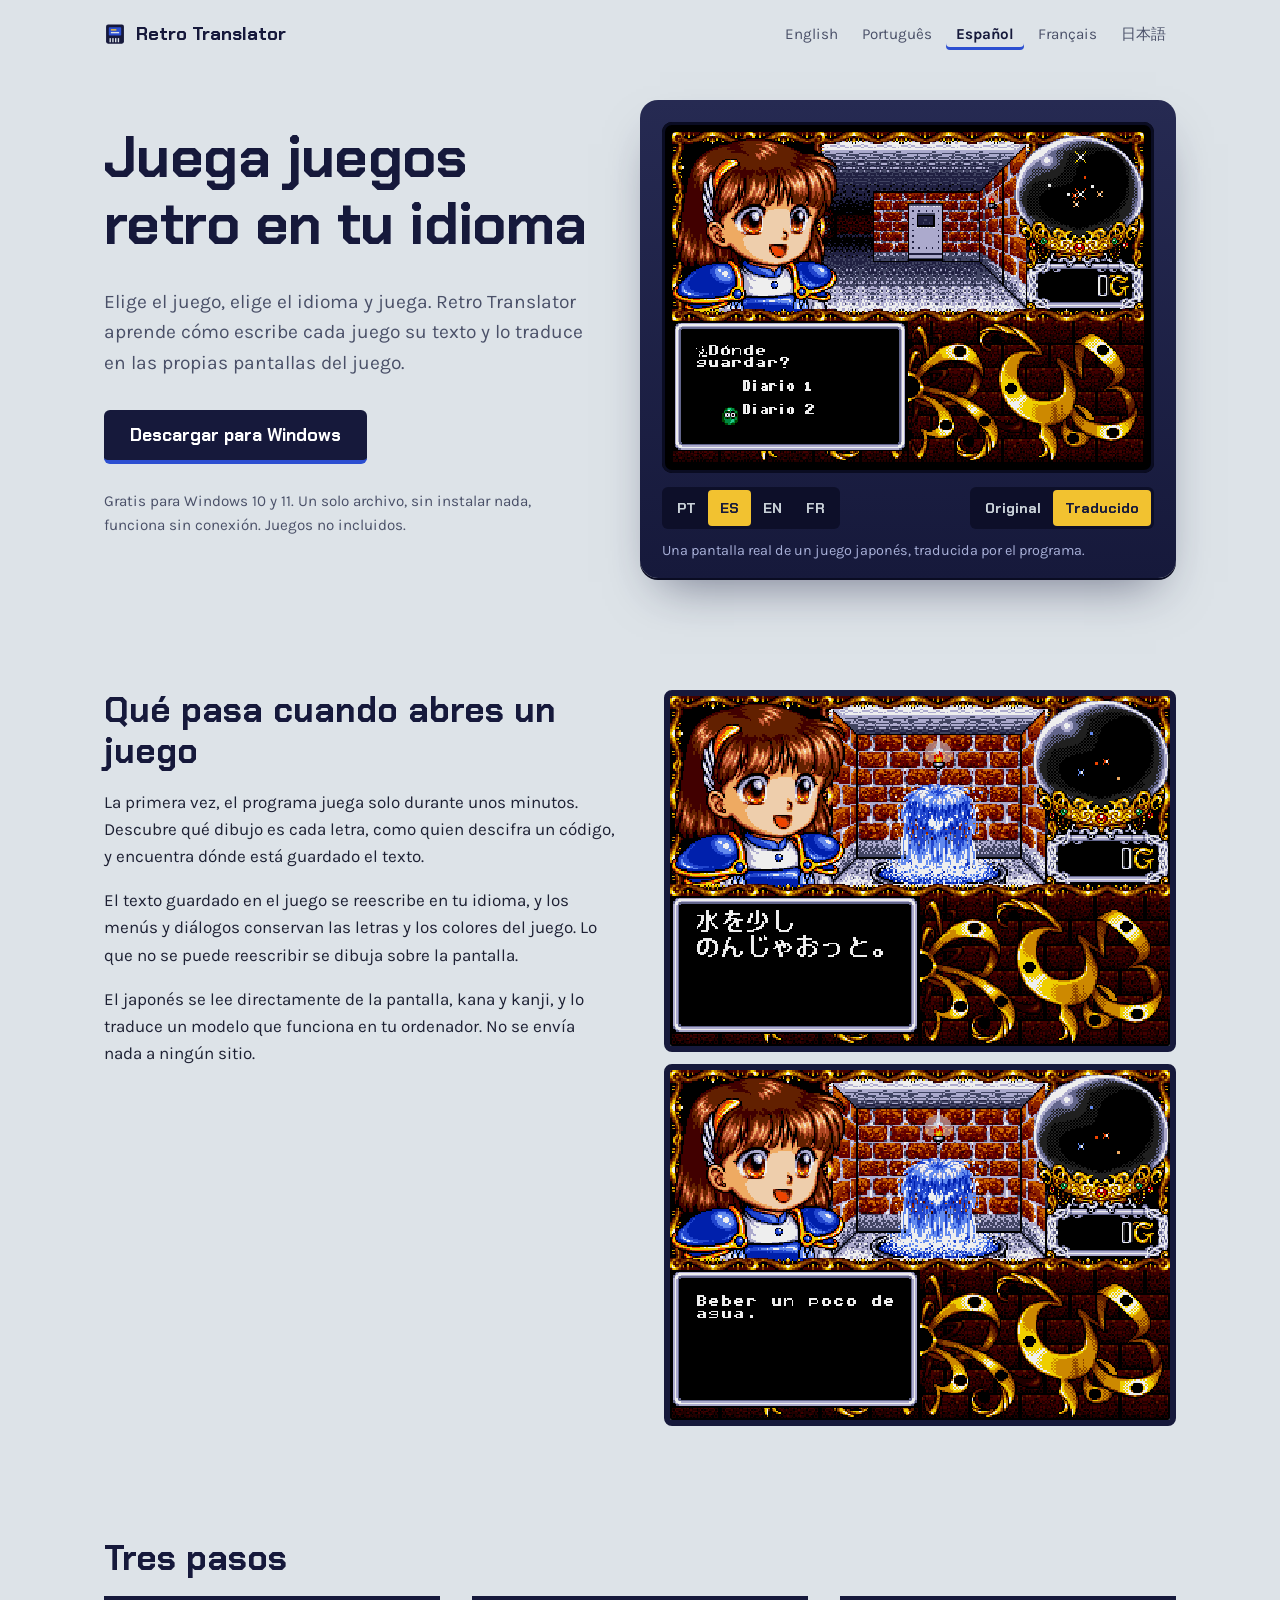
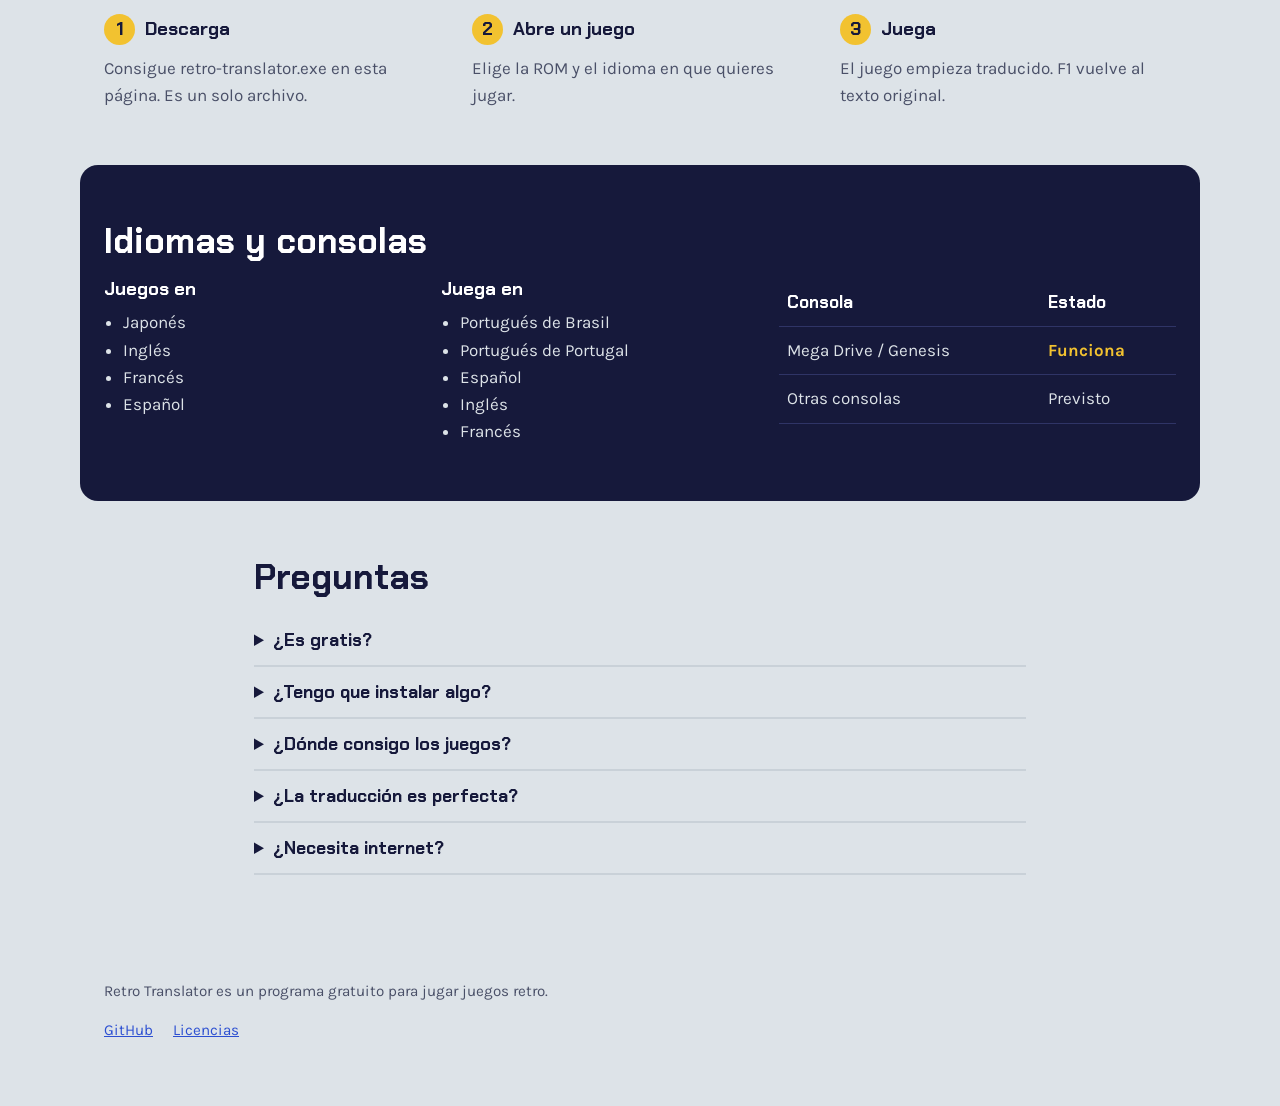
==== es/index.html @ 6ce11523 "Rebuild the website: one page per language, real screenshots, structured data" ====
<!doctype html>
<html lang="es">
<head>
<meta charset="utf-8">
<meta name="viewport" content="width=device-width, initial-scale=1">
<title>Retro Translator: juega juegos retro traducidos al español</title>
<meta name="description" content="Programa gratuito para Windows que traduce juegos de Mega Drive mientras juegas. Juegos en japonés, inglés y francés al español, inglés, portugués o francés. Sin conexión y portátil.">
<link rel="canonical" href="https://leofeitosa.github.io/retro-translator/es/">
<link rel="alternate" hreflang="en" href="https://leofeitosa.github.io/retro-translator/">
<link rel="alternate" hreflang="pt" href="https://leofeitosa.github.io/retro-translator/pt/">
<link rel="alternate" hreflang="es" href="https://leofeitosa.github.io/retro-translator/es/">
<link rel="alternate" hreflang="fr" href="https://leofeitosa.github.io/retro-translator/fr/">
<link rel="alternate" hreflang="ja" href="https://leofeitosa.github.io/retro-translator/ja/">
<link rel="alternate" hreflang="x-default" href="https://leofeitosa.github.io/retro-translator/">
<meta property="og:type" content="website">
<meta property="og:site_name" content="Retro Translator">
<meta property="og:locale" content="es_ES">
<meta property="og:title" content="Retro Translator: juega juegos retro traducidos al español">
<meta property="og:description" content="Programa gratuito para Windows que traduce juegos de Mega Drive mientras juegas. Juegos en japonés, inglés y francés al español, inglés, portugués o francés. Sin conexión y portátil.">
<meta property="og:url" content="https://leofeitosa.github.io/retro-translator/es/">
<meta property="og:image" content="https://leofeitosa.github.io/retro-translator/assets/share.png">
<meta property="og:image:width" content="1200"><meta property="og:image:height" content="840">
<meta name="twitter:card" content="summary_large_image">
<meta name="theme-color" content="#16193b">
<link rel="icon" href="../assets/icon.svg" type="image/svg+xml">
<link rel="preconnect" href="https://fonts.googleapis.com"><link rel="preconnect" href="https://fonts.gstatic.com" crossorigin>
<link href="https://fonts.googleapis.com/css2?family=Chakra+Petch:wght@500;700&family=Karla:wght@400;500;700&display=swap" rel="stylesheet">
<link rel="stylesheet" href="../assets/site.css">
<link rel="preload" as="image" href="../assets/save-es.png">
<script type="application/ld+json">[{"@context": "https://schema.org", "@type": "SoftwareApplication", "name": "Retro Translator", "operatingSystem": "Windows 10, Windows 11", "applicationCategory": "GameApplication", "description": "Programa gratuito para Windows que traduce juegos de Mega Drive mientras juegas. Juegos en japonés, inglés y francés al español, inglés, portugués o francés. Sin conexión y portátil.", "inLanguage": "es", "url": "https://leofeitosa.github.io/retro-translator/es/", "downloadUrl": "https://github.com/LeoFeitosa/retro-translator/releases/latest/download/retro-translator.exe", "image": "https://leofeitosa.github.io/retro-translator/assets/share.png", "offers": {"@type": "Offer", "price": "0", "priceCurrency": "USD"}}, {"@context": "https://schema.org", "@type": "FAQPage", "inLanguage": "es", "mainEntity": [{"@type": "Question", "name": "¿Es gratis?", "acceptedAnswer": {"@type": "Answer", "text": "Sí. No se puede vender: el emulador que usa no permite el uso comercial."}}, {"@type": "Question", "name": "¿Tengo que instalar algo?", "acceptedAnswer": {"@type": "Answer", "text": "No. Descarga un archivo y ábrelo. Una versión nueva limpia sola lo que dejó la anterior."}}, {"@type": "Question", "name": "¿Dónde consigo los juegos?", "acceptedAnswer": {"@type": "Answer", "text": "Los juegos no vienen incluidos. Usa copias de juegos que tengas."}}, {"@type": "Question", "name": "¿La traducción es perfecta?", "acceptedAnswer": {"@type": "Answer", "text": "La mayor parte se lee bien; una parte sale literal o mal, y el texto dibujado como imagen, como los logotipos, se queda como está."}}, {"@type": "Question", "name": "¿Necesita internet?", "acceptedAnswer": {"@type": "Answer", "text": "No. Todo funciona en tu ordenador, en el procesador."}}]}]</script>

</head>
<body>
<header class="top">
<a class="mark" href="../"><img src="../assets/icon.svg" alt="" width="22" height="22">Retro Translator</a>
<nav class="langs" aria-label="Language"><a href="../" hreflang="en" lang="en">English</a><a href="../pt/" hreflang="pt" lang="pt">Português</a><a href="../es/" hreflang="es" lang="es" aria-current="page">Español</a><a href="../fr/" hreflang="fr" lang="fr">Français</a><a href="../ja/" hreflang="ja" lang="ja">日本語</a></nav>
</header>
<main>
<section class="hero">
<div class="pitch">
<h1>Juega juegos retro en tu idioma</h1>
<p class="lead">Elige el juego, elige el idioma y juega. Retro Translator aprende cómo escribe cada juego su texto y lo traduce en las propias pantallas del juego.</p>
<a class="get" href="https://github.com/LeoFeitosa/retro-translator/releases/latest/download/retro-translator.exe">Descargar para Windows</a>
<p class="facts">Gratis para Windows 10 y 11. Un solo archivo, sin instalar nada, funciona sin conexión. Juegos no incluidos.</p>
</div>
<figure class="tv" data-root="../">
<div class="screen"><img id="shot" src="../assets/save-es.png" width="320" height="224" alt="Juego japonés de Mega Drive preguntando dónde guardar, traducido al Español"></div>
<div class="panel">
<div class="group" role="group" aria-label="Traducción"><button type="button" data-shot="pt" aria-pressed="false">PT</button><button type="button" data-shot="es" aria-pressed="true">ES</button><button type="button" data-shot="en" aria-pressed="false">EN</button><button type="button" data-shot="fr" aria-pressed="false">FR</button></div>
<div class="group" role="group"><button type="button" data-view="orig" aria-pressed="false">Original</button><button type="button" data-view="trans" aria-pressed="true">Traducido</button></div>
</div>
<figcaption>Una pantalla real de un juego japonés, traducida por el programa.</figcaption>
</figure>
</section>
<section class="how">
<div class="text"><h2>Qué pasa cuando abres un juego</h2><p>La primera vez, el programa juega solo durante unos minutos. Descubre qué dibujo es cada letra, como quien descifra un código, y encuentra dónde está guardado el texto.</p><p>El texto guardado en el juego se reescribe en tu idioma, y los menús y diálogos conservan las letras y los colores del juego. Lo que no se puede reescribir se dibuja sobre la pantalla.</p><p>El japonés se lee directamente de la pantalla, kana y kanji, y lo traduce un modelo que funciona en tu ordenador. No se envía nada a ningún sitio.</p></div>
<div class="pair">
<img src="../assets/talk-ja.png" width="320" height="224" loading="lazy" alt="Original">
<img src="../assets/talk-es.png" width="320" height="224" loading="lazy" alt="Diálogo de un juego japonés de Mega Drive traducido al Español">
</div>
</section>
<section class="steps"><h2>Tres pasos</h2><ol><li><h3>Descarga</h3><p>Consigue retro-translator.exe en esta página. Es un solo archivo.</p></li><li><h3>Abre un juego</h3><p>Elige la ROM y el idioma en que quieres jugar.</p></li><li><h3>Juega</h3><p>El juego empieza traducido. F1 vuelve al texto original.</p></li></ol></section>
<section class="support">
<h2>Idiomas y consolas</h2>
<div class="cols">
<div><h3>Juegos en</h3><ul><li>Japonés</li><li>Inglés</li><li>Francés</li><li>Español</li></ul></div>
<div><h3>Juega en</h3><ul><li>Portugués de Brasil</li><li>Portugués de Portugal</li><li>Español</li><li>Inglés</li><li>Francés</li></ul></div>
<table><thead><tr><th>Consola</th><th>Estado</th></tr></thead>
<tbody><tr><td>Mega Drive / Genesis</td><td class="on">Funciona</td></tr><tr><td>Otras consolas</td><td>Previsto</td></tr></tbody></table>
</div>
</section>
<section class="faq"><h2>Preguntas</h2><details><summary>¿Es gratis?</summary><p>Sí. No se puede vender: el emulador que usa no permite el uso comercial.</p></details><details><summary>¿Tengo que instalar algo?</summary><p>No. Descarga un archivo y ábrelo. Una versión nueva limpia sola lo que dejó la anterior.</p></details><details><summary>¿Dónde consigo los juegos?</summary><p>Los juegos no vienen incluidos. Usa copias de juegos que tengas.</p></details><details><summary>¿La traducción es perfecta?</summary><p>La mayor parte se lee bien; una parte sale literal o mal, y el texto dibujado como imagen, como los logotipos, se queda como está.</p></details><details><summary>¿Necesita internet?</summary><p>No. Todo funciona en tu ordenador, en el procesador.</p></details></section>
</main>
<footer><p>Retro Translator es un programa gratuito para jugar juegos retro.</p><p><a href="https://github.com/LeoFeitosa/retro-translator">GitHub</a> <a href="https://github.com/LeoFeitosa/retro-translator/blob/main/THIRD_PARTY.md">Licencias</a></p></footer>
<script src="../assets/site.js" defer></script>
</body>
</html>
---- assets/site.css ----
:root{--silver:#dde3e8;--silver2:#c9d1d8;--indigo:#16193b;--blue:#2c4fd1;--yellow:#f2c230;--ink:#1d2033;--soft:#4a5068}
*{box-sizing:border-box}
html{-webkit-text-size-adjust:100%}
body{margin:0;background:var(--silver);color:var(--ink);font:17px/1.6 Karla,system-ui,sans-serif}
img{max-width:100%;height:auto}
a{color:var(--blue)}
:focus-visible{outline:3px solid var(--yellow);outline-offset:2px}
h1,h2,h3{font-family:"Chakra Petch",system-ui,sans-serif;line-height:1.15;margin:0 0 .5em;color:var(--indigo)}
h1{font-size:clamp(2.2rem,5.5vw,3.6rem);letter-spacing:-.01em}
h2{font-size:clamp(1.6rem,3.4vw,2.2rem)}
h3{font-size:1.15rem}
.top{display:flex;flex-wrap:wrap;gap:12px 24px;align-items:center;justify-content:space-between;max-width:1120px;margin:0 auto;padding:18px 24px}
.mark{display:flex;gap:10px;align-items:center;font:700 1.15rem "Chakra Petch",sans-serif;color:var(--indigo);text-decoration:none}
.langs{display:flex;flex-wrap:wrap;gap:4px}
.langs a{padding:4px 10px;border-radius:4px;color:var(--soft);text-decoration:none;font-size:.95rem}
.langs a:hover{color:var(--indigo);background:var(--silver2)}
.langs a[aria-current]{color:var(--indigo);font-weight:700;box-shadow:inset 0 -3px 0 var(--blue)}
main section{max-width:1120px;margin:0 auto;padding:56px 24px}
.hero{display:grid;grid-template-columns:1fr 1.1fr;gap:48px;align-items:center;padding-top:32px}
.lead{font-size:1.2rem;color:var(--soft);max-width:34em}
.get{display:inline-block;margin:12px 0 10px;padding:14px 26px;background:var(--indigo);color:#fff;text-decoration:none;font:700 1.1rem "Chakra Petch",sans-serif;border-radius:6px;border-bottom:4px solid var(--blue)}
.get:hover{background:var(--blue);border-bottom-color:var(--indigo)}
.facts{font-size:.95rem;color:var(--soft);max-width:30em}
.tv{margin:0;background:linear-gradient(#262a52,var(--indigo));padding:22px 22px 16px;border-radius:18px;box-shadow:0 2px 0 #0a0c22,0 24px 48px -20px rgba(22,25,59,.55)}
.screen{background:#000;border-radius:10px;padding:10px;box-shadow:inset 0 0 0 3px #0a0c22}
.screen img{display:block;width:100%;image-rendering:pixelated;border-radius:4px}
.panel{display:flex;flex-wrap:wrap;gap:10px;justify-content:space-between;margin-top:14px}
.group{display:flex;background:#0d0f29;border-radius:6px;padding:3px}
.group button{font:700 .9rem "Chakra Petch",sans-serif;color:var(--silver2);background:none;border:0;padding:7px 12px;border-radius:4px;cursor:pointer;min-height:36px}
.group button[aria-pressed=true]{background:var(--yellow);color:var(--indigo)}
.tv figcaption{margin-top:10px;color:#a8b0d8;font-size:.9rem}
.how{display:grid;grid-template-columns:1fr 1fr;gap:48px;align-items:start}
.how p{max-width:36em}
.pair{display:grid;gap:12px}
.pair img{display:block;width:100%;image-rendering:pixelated;border:6px solid var(--indigo);border-radius:8px}
.steps ol{list-style:none;padding:0;margin:0;display:grid;grid-template-columns:repeat(3,1fr);gap:32px;counter-reset:s}
.steps li{counter-increment:s;border-top:4px solid var(--indigo);padding-top:14px}
.steps li h3::before{content:counter(s);display:inline-block;width:1.7em;height:1.7em;line-height:1.7em;text-align:center;margin-right:10px;background:var(--yellow);color:var(--indigo);border-radius:50%}
.steps p{margin:0;color:var(--soft)}
.support{background:var(--indigo);color:var(--silver);border-radius:18px}
.support h2,.support h3{color:#fff}
.cols{display:grid;grid-template-columns:1fr 1fr 1.3fr;gap:32px}
.support ul{margin:0;padding-left:1.1em}
.support table{border-collapse:collapse;width:100%;align-self:start}
.support th,.support td{text-align:left;padding:10px 8px;border-bottom:1px solid #2f3466}
.support th{font-family:"Chakra Petch",sans-serif;color:#fff}
.support td.on{color:var(--yellow);font-weight:700}
.faq{max-width:820px!important}
.faq details{border-bottom:2px solid var(--silver2);padding:14px 0}
.faq summary{cursor:pointer;font:700 1.1rem "Chakra Petch",sans-serif;color:var(--indigo)}
.faq details p{margin:.6em 0 0;color:var(--soft)}
footer{max-width:1120px;margin:0 auto;padding:32px 24px 48px;color:var(--soft);font-size:.95rem}
footer a{margin-right:16px}
@media (max-width:860px){
.hero,.how,.cols{grid-template-columns:1fr}
.steps ol{grid-template-columns:1fr}
.hero{gap:32px}
main section{padding:40px 16px}
.top{padding:14px 16px}
.support{border-radius:0}
}
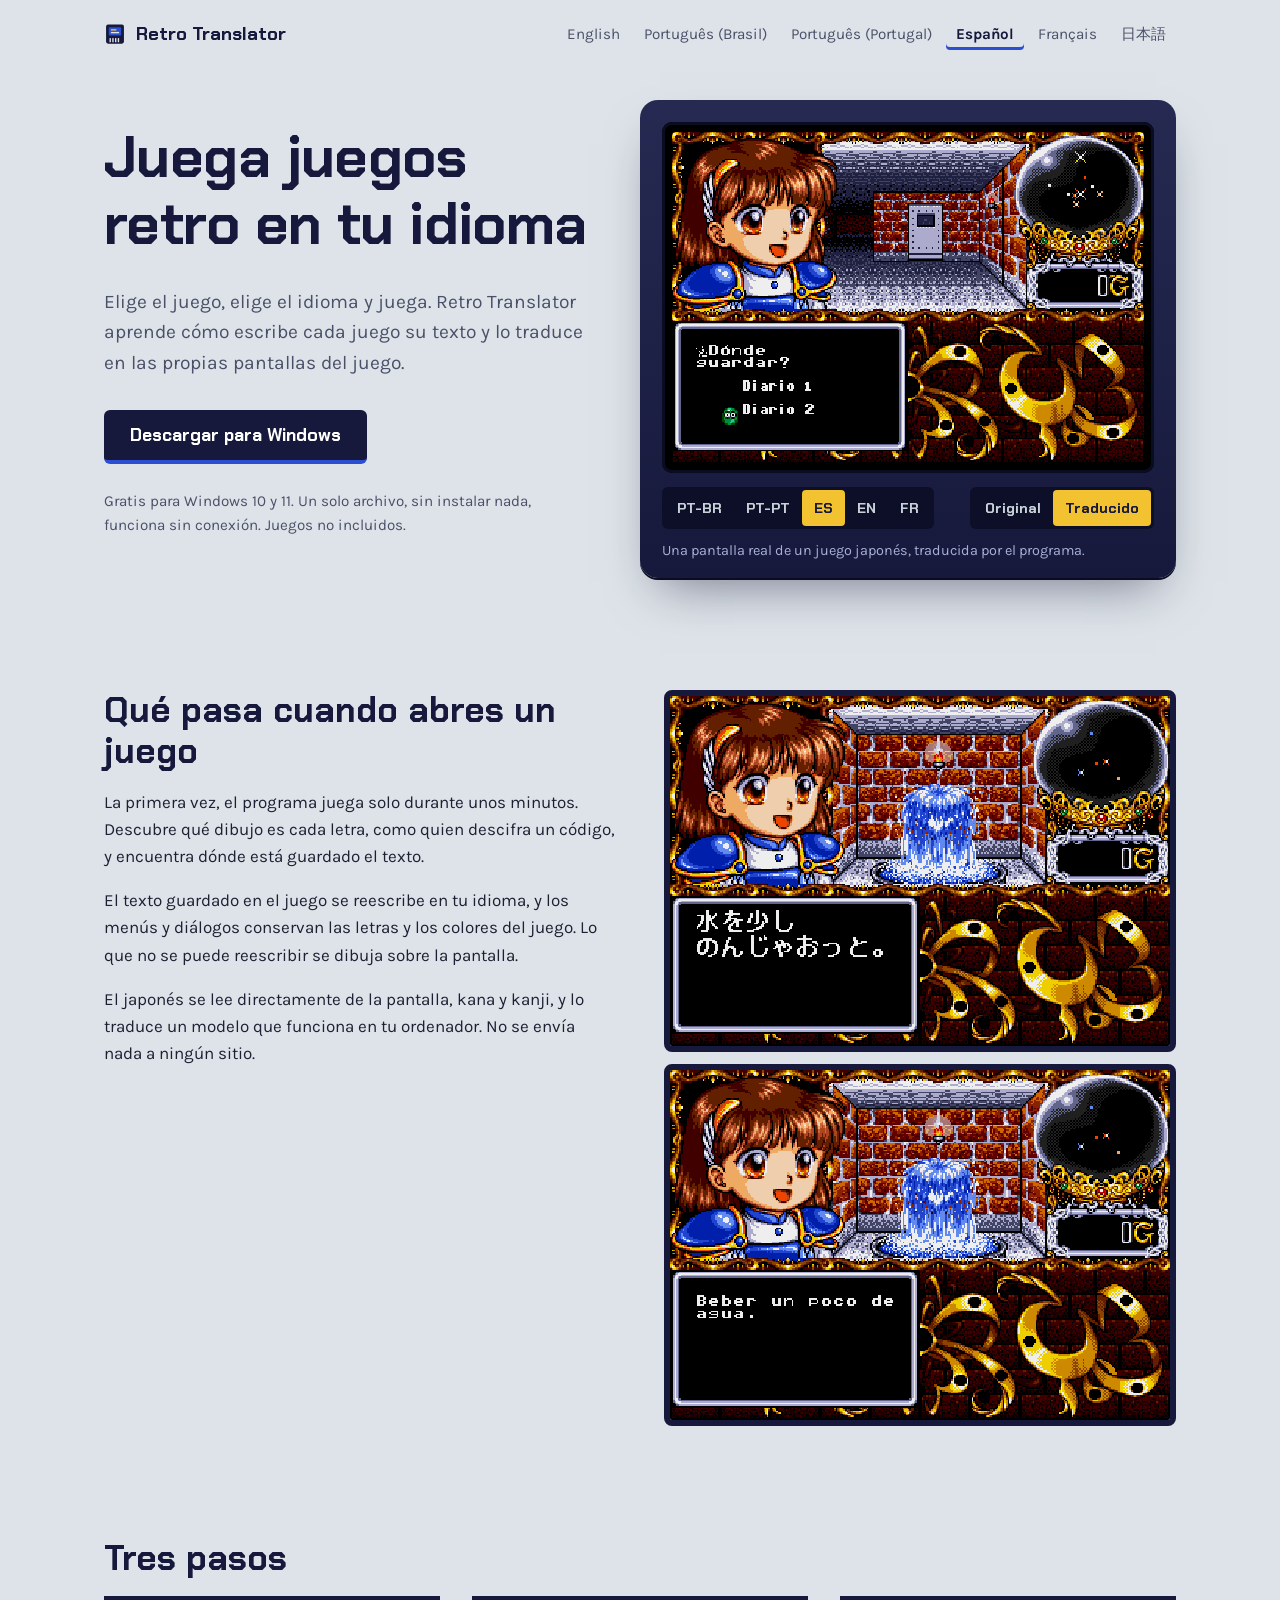
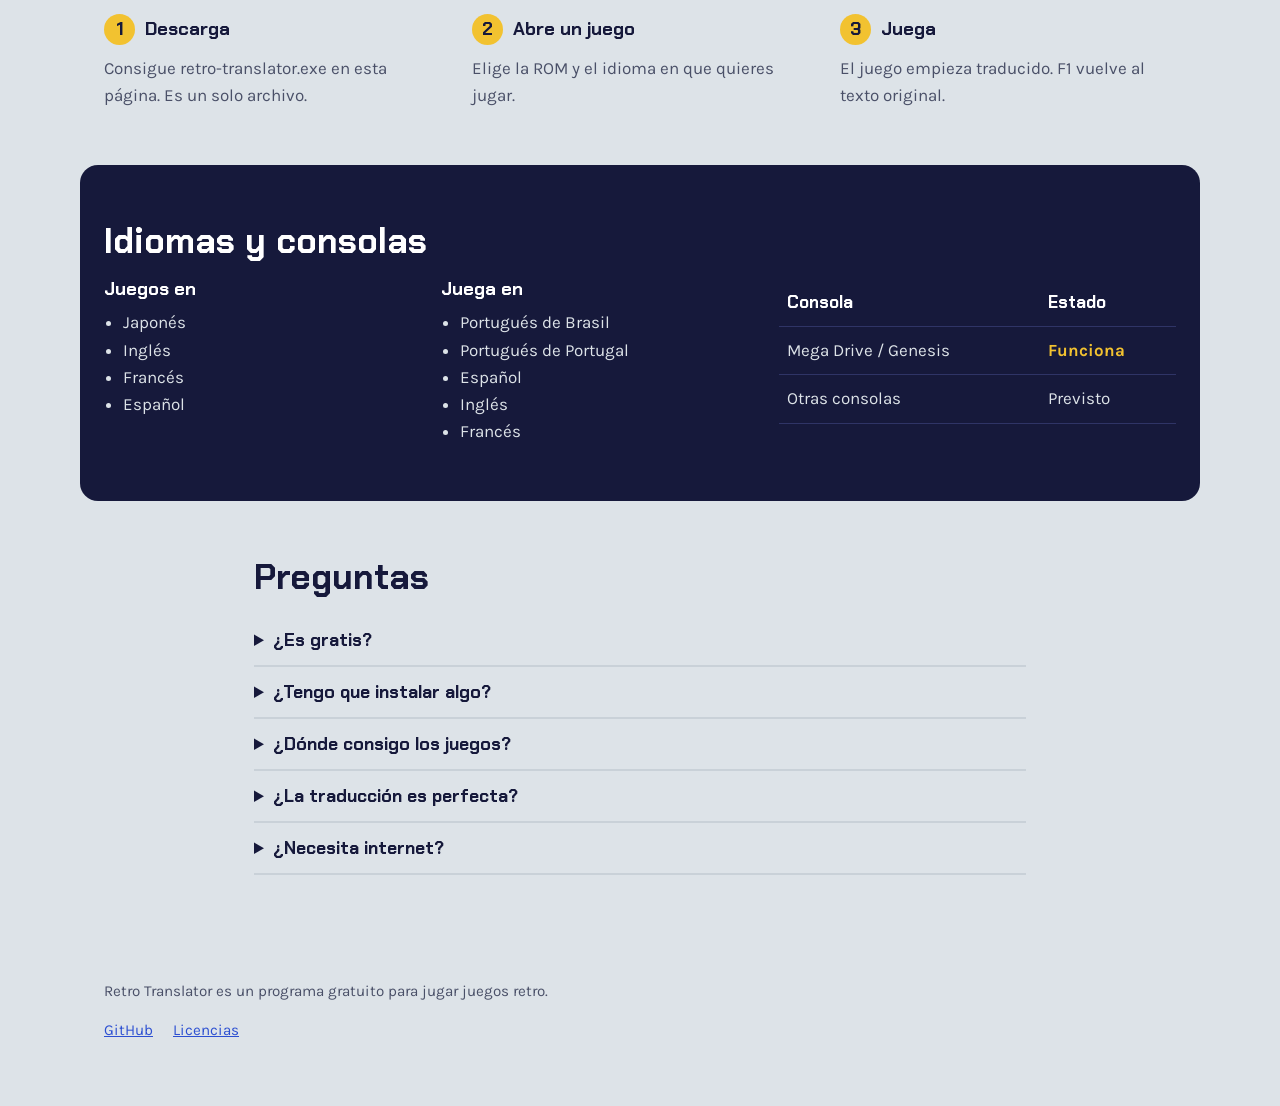
==== commit 145f39ea: "Add a European Portuguese page; tag the Brazilian one as pt-BR" ====
--- a/es/index.html
+++ b/es/index.html
@@ -7,7 +7,8 @@
 <meta name="description" content="Programa gratuito para Windows que traduce juegos de Mega Drive mientras juegas. Juegos en japonés, inglés y francés al español, inglés, portugués o francés. Sin conexión y portátil.">
 <link rel="canonical" href="https://leofeitosa.github.io/retro-translator/es/">
 <link rel="alternate" hreflang="en" href="https://leofeitosa.github.io/retro-translator/">
-<link rel="alternate" hreflang="pt" href="https://leofeitosa.github.io/retro-translator/pt/">
+<link rel="alternate" hreflang="pt-BR" href="https://leofeitosa.github.io/retro-translator/pt/">
+<link rel="alternate" hreflang="pt-PT" href="https://leofeitosa.github.io/retro-translator/pt-pt/">
 <link rel="alternate" hreflang="es" href="https://leofeitosa.github.io/retro-translator/es/">
 <link rel="alternate" hreflang="fr" href="https://leofeitosa.github.io/retro-translator/fr/">
 <link rel="alternate" hreflang="ja" href="https://leofeitosa.github.io/retro-translator/ja/">
@@ -33,7 +34,7 @@
 <body>
 <header class="top">
 <a class="mark" href="../"><img src="../assets/icon.svg" alt="" width="22" height="22">Retro Translator</a>
-<nav class="langs" aria-label="Language"><a href="../" hreflang="en" lang="en">English</a><a href="../pt/" hreflang="pt" lang="pt">Português</a><a href="../es/" hreflang="es" lang="es" aria-current="page">Español</a><a href="../fr/" hreflang="fr" lang="fr">Français</a><a href="../ja/" hreflang="ja" lang="ja">日本語</a></nav>
+<nav class="langs" aria-label="Language"><a href="../" hreflang="en" lang="en">English</a><a href="../pt/" hreflang="pt-BR" lang="pt-BR">Português (Brasil)</a><a href="../pt-pt/" hreflang="pt-PT" lang="pt-PT">Português (Portugal)</a><a href="../es/" hreflang="es" lang="es" aria-current="page">Español</a><a href="../fr/" hreflang="fr" lang="fr">Français</a><a href="../ja/" hreflang="ja" lang="ja">日本語</a></nav>
 </header>
 <main>
 <section class="hero">
@@ -46,7 +47,7 @@
 <figure class="tv" data-root="../">
 <div class="screen"><img id="shot" src="../assets/save-es.png" width="320" height="224" alt="Juego japonés de Mega Drive preguntando dónde guardar, traducido al Español"></div>
 <div class="panel">
-<div class="group" role="group" aria-label="Traducción"><button type="button" data-shot="pt" aria-pressed="false">PT</button><button type="button" data-shot="es" aria-pressed="true">ES</button><button type="button" data-shot="en" aria-pressed="false">EN</button><button type="button" data-shot="fr" aria-pressed="false">FR</button></div>
+<div class="group" role="group" aria-label="Traducción"><button type="button" data-shot="pt" aria-pressed="false">PT-BR</button><button type="button" data-shot="pt-PT" aria-pressed="false">PT-PT</button><button type="button" data-shot="es" aria-pressed="true">ES</button><button type="button" data-shot="en" aria-pressed="false">EN</button><button type="button" data-shot="fr" aria-pressed="false">FR</button></div>
 <div class="group" role="group"><button type="button" data-view="orig" aria-pressed="false">Original</button><button type="button" data-view="trans" aria-pressed="true">Traducido</button></div>
 </div>
 <figcaption>Una pantalla real de un juego japonés, traducida por el programa.</figcaption>
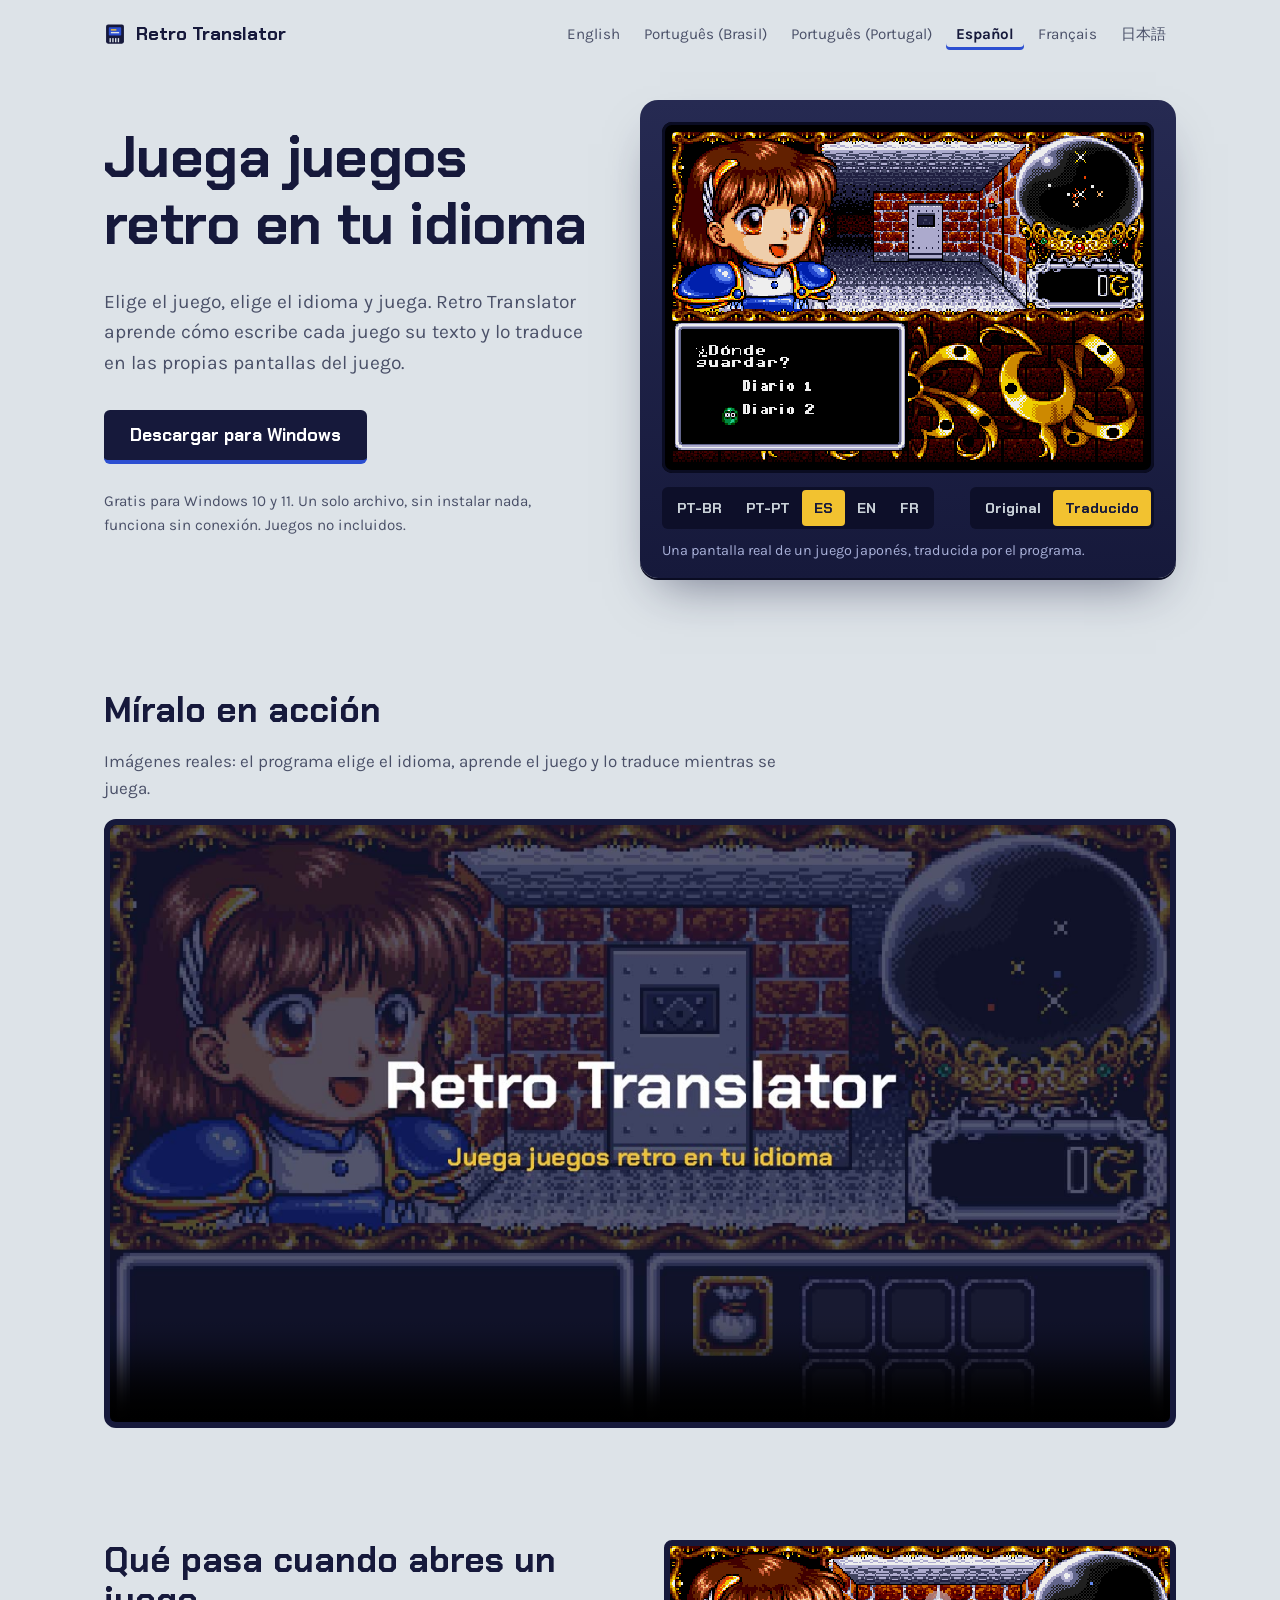
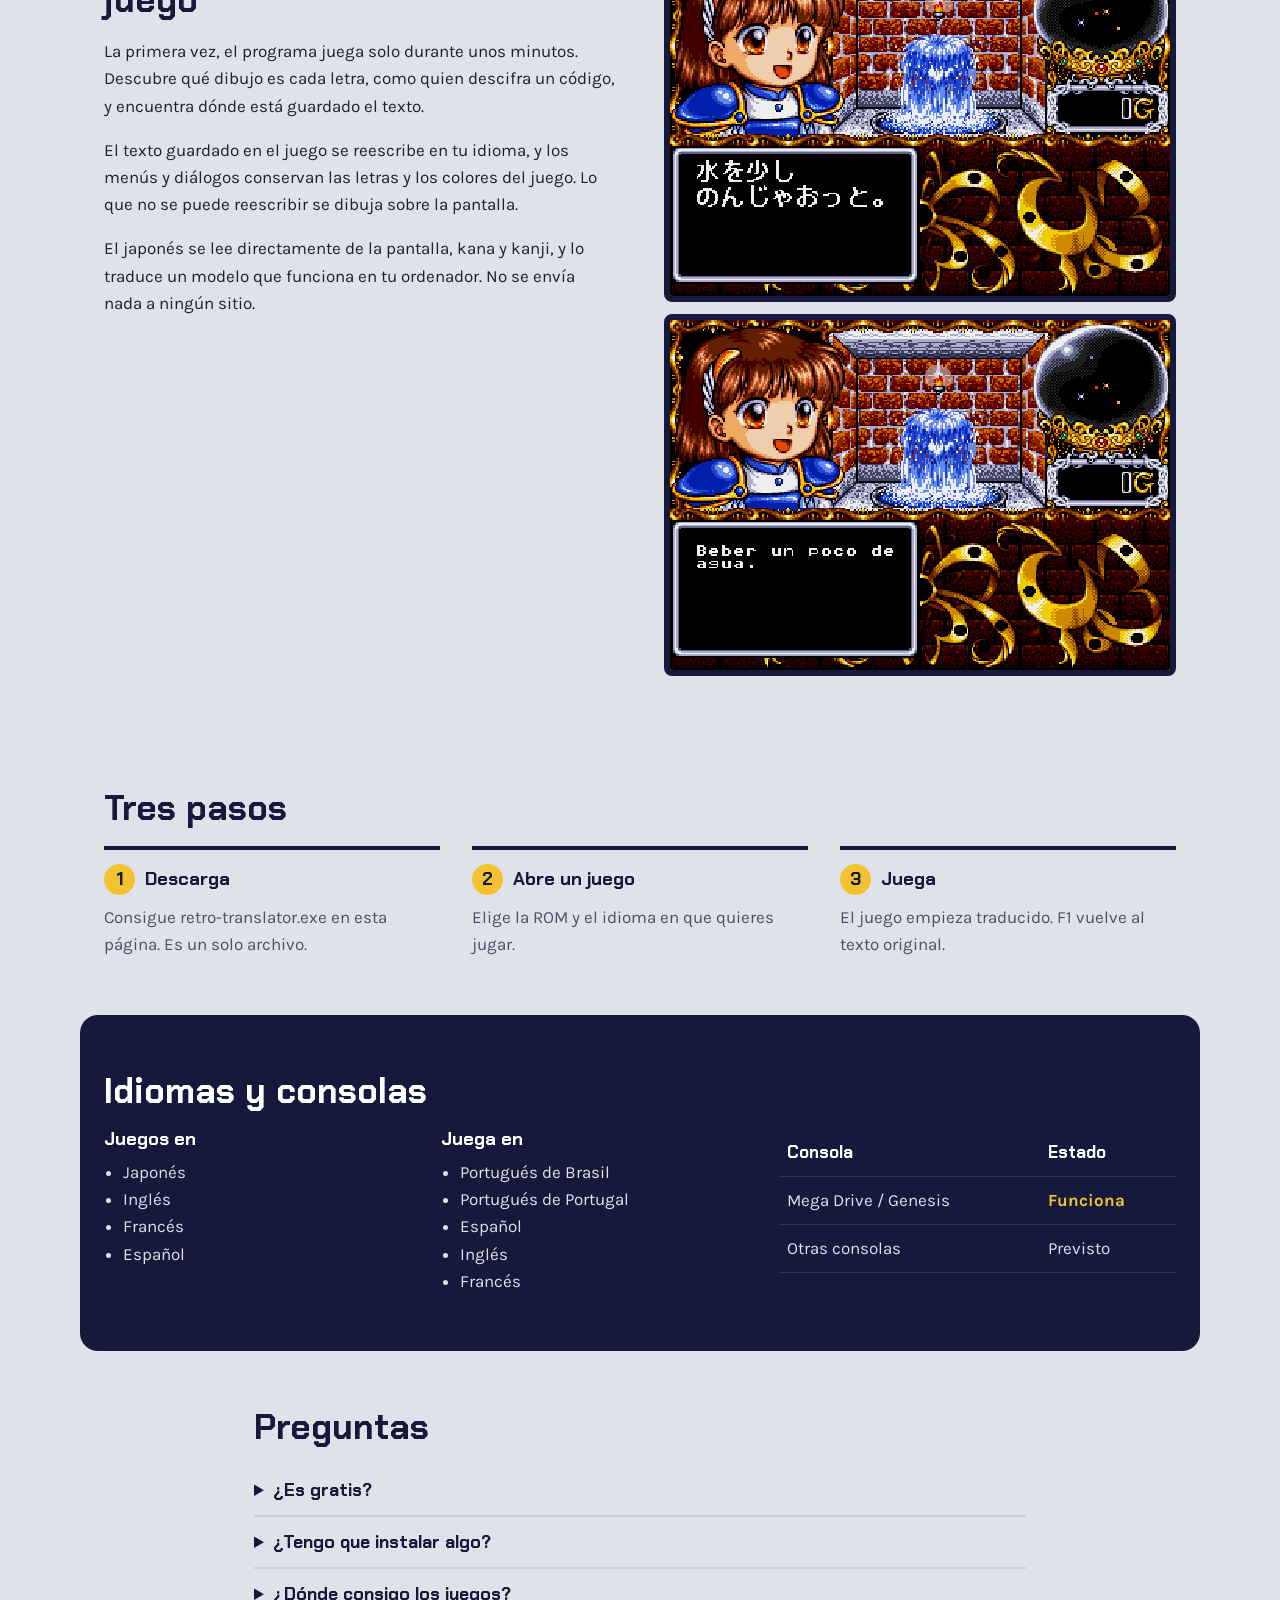
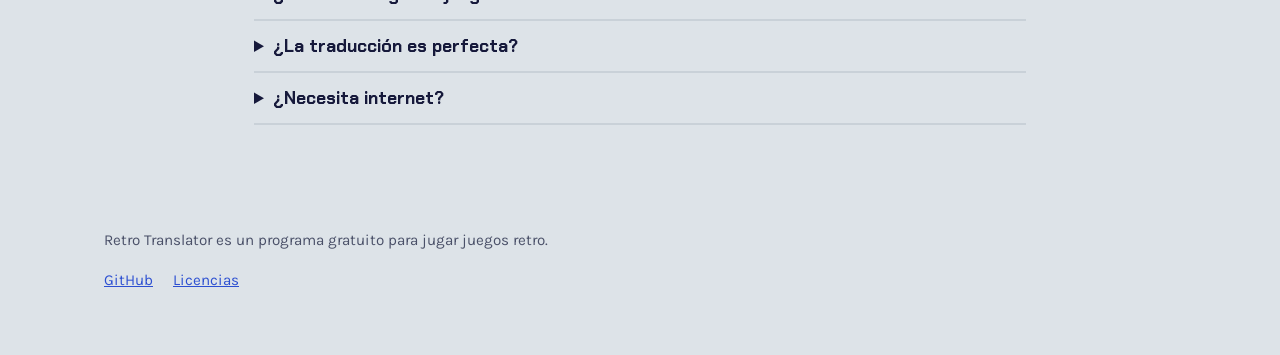
==== commit 9acc8f8a: "Promotional video on every language page" ====
--- a/es/index.html
+++ b/es/index.html
@@ -28,7 +28,7 @@
 <link href="https://fonts.googleapis.com/css2?family=Chakra+Petch:wght@500;700&family=Karla:wght@400;500;700&display=swap" rel="stylesheet">
 <link rel="stylesheet" href="../assets/site.css">
 <link rel="preload" as="image" href="../assets/save-es.png">
-<script type="application/ld+json">[{"@context": "https://schema.org", "@type": "SoftwareApplication", "name": "Retro Translator", "operatingSystem": "Windows 10, Windows 11", "applicationCategory": "GameApplication", "description": "Programa gratuito para Windows que traduce juegos de Mega Drive mientras juegas. Juegos en japonés, inglés y francés al español, inglés, portugués o francés. Sin conexión y portátil.", "inLanguage": "es", "url": "https://leofeitosa.github.io/retro-translator/es/", "downloadUrl": "https://github.com/LeoFeitosa/retro-translator/releases/latest/download/retro-translator.exe", "image": "https://leofeitosa.github.io/retro-translator/assets/share.png", "offers": {"@type": "Offer", "price": "0", "priceCurrency": "USD"}}, {"@context": "https://schema.org", "@type": "FAQPage", "inLanguage": "es", "mainEntity": [{"@type": "Question", "name": "¿Es gratis?", "acceptedAnswer": {"@type": "Answer", "text": "Sí. No se puede vender: el emulador que usa no permite el uso comercial."}}, {"@type": "Question", "name": "¿Tengo que instalar algo?", "acceptedAnswer": {"@type": "Answer", "text": "No. Descarga un archivo y ábrelo. Una versión nueva limpia sola lo que dejó la anterior."}}, {"@type": "Question", "name": "¿Dónde consigo los juegos?", "acceptedAnswer": {"@type": "Answer", "text": "Los juegos no vienen incluidos. Usa copias de juegos que tengas."}}, {"@type": "Question", "name": "¿La traducción es perfecta?", "acceptedAnswer": {"@type": "Answer", "text": "La mayor parte se lee bien; una parte sale literal o mal, y el texto dibujado como imagen, como los logotipos, se queda como está."}}, {"@type": "Question", "name": "¿Necesita internet?", "acceptedAnswer": {"@type": "Answer", "text": "No. Todo funciona en tu ordenador, en el procesador."}}]}]</script>
+<script type="application/ld+json">[{"@context": "https://schema.org", "@type": "SoftwareApplication", "name": "Retro Translator", "operatingSystem": "Windows 10, Windows 11", "applicationCategory": "GameApplication", "description": "Programa gratuito para Windows que traduce juegos de Mega Drive mientras juegas. Juegos en japonés, inglés y francés al español, inglés, portugués o francés. Sin conexión y portátil.", "inLanguage": "es", "url": "https://leofeitosa.github.io/retro-translator/es/", "downloadUrl": "https://github.com/LeoFeitosa/retro-translator/releases/latest/download/retro-translator.exe", "image": "https://leofeitosa.github.io/retro-translator/assets/share.png", "offers": {"@type": "Offer", "price": "0", "priceCurrency": "USD"}}, {"@context": "https://schema.org", "@type": "FAQPage", "inLanguage": "es", "mainEntity": [{"@type": "Question", "name": "¿Es gratis?", "acceptedAnswer": {"@type": "Answer", "text": "Sí. No se puede vender: el emulador que usa no permite el uso comercial."}}, {"@type": "Question", "name": "¿Tengo que instalar algo?", "acceptedAnswer": {"@type": "Answer", "text": "No. Descarga un archivo y ábrelo. Una versión nueva limpia sola lo que dejó la anterior."}}, {"@type": "Question", "name": "¿Dónde consigo los juegos?", "acceptedAnswer": {"@type": "Answer", "text": "Los juegos no vienen incluidos. Usa copias de juegos que tengas."}}, {"@type": "Question", "name": "¿La traducción es perfecta?", "acceptedAnswer": {"@type": "Answer", "text": "La mayor parte se lee bien; una parte sale literal o mal, y el texto dibujado como imagen, como los logotipos, se queda como está."}}, {"@type": "Question", "name": "¿Necesita internet?", "acceptedAnswer": {"@type": "Answer", "text": "No. Todo funciona en tu ordenador, en el procesador."}}]}, {"@context": "https://schema.org", "@type": "VideoObject", "name": "Retro Translator: Míralo en acción", "description": "Imágenes reales: el programa elige el idioma, aprende el juego y lo traduce mientras se juega.", "inLanguage": "es", "uploadDate": "2026-11-25", "thumbnailUrl": "https://leofeitosa.github.io/retro-translator/assets/video/poster-es.jpg", "contentUrl": "https://leofeitosa.github.io/retro-translator/assets/video/retro-translator-es.mp4"}]</script>
 
 </head>
 <body>
@@ -53,6 +53,9 @@
 <figcaption>Una pantalla real de un juego japonés, traducida por el programa.</figcaption>
 </figure>
 </section>
+<section class="video"><h2>Míralo en acción</h2><p>Imágenes reales: el programa elige el idioma, aprende el juego y lo traduce mientras se juega.</p>
+<video controls preload="none" playsinline width="1920" height="1080" poster="../assets/video/poster-es.jpg">
+<source src="../assets/video/retro-translator-es.mp4" type="video/mp4"></video></section>
 <section class="how">
 <div class="text"><h2>Qué pasa cuando abres un juego</h2><p>La primera vez, el programa juega solo durante unos minutos. Descubre qué dibujo es cada letra, como quien descifra un código, y encuentra dónde está guardado el texto.</p><p>El texto guardado en el juego se reescribe en tu idioma, y los menús y diálogos conservan las letras y los colores del juego. Lo que no se puede reescribir se dibuja sobre la pantalla.</p><p>El japonés se lee directamente de la pantalla, kana y kanji, y lo traduce un modelo que funciona en tu ordenador. No se envía nada a ningún sitio.</p></div>
 <div class="pair">
--- a/assets/site.css
+++ b/assets/site.css
@@ -59,3 +59,5 @@
 .top{padding:14px 16px}
 .support{border-radius:0}
 }
+.video video{display:block;width:100%;height:auto;background:#000;border:6px solid var(--indigo);border-radius:12px}
+.video p{color:var(--soft);max-width:40em}
